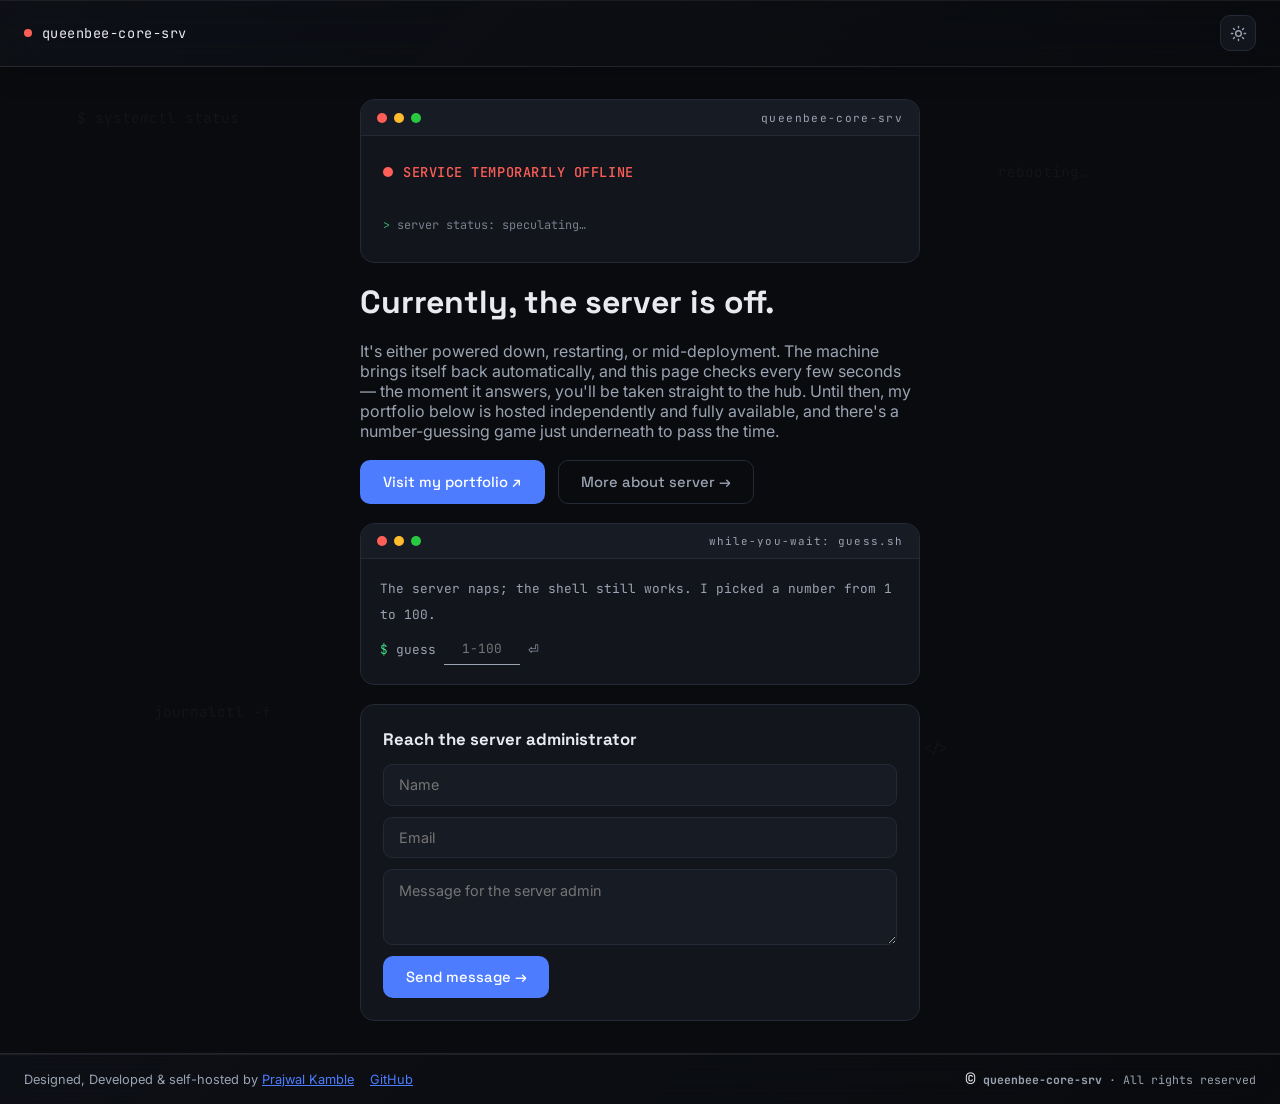
==== docs/index.html @ 453462cb "Link offline page to server" ====
<!DOCTYPE html>
<html lang="en" data-theme="dark">
<head>
  <meta charset="UTF-8" />
  <meta name="viewport" content="width=device-width, initial-scale=1.0" />
  <title>queenbee-core-srv · temporarily offline</title>
  <link rel="preconnect" href="https://fonts.googleapis.com" />
  <link rel="preconnect" href="https://fonts.gstatic.com" crossorigin />
  <link href="https://fonts.googleapis.com/css2?family=Space+Grotesk:wght@500;700&family=Inter:wght@400;500&family=JetBrains+Mono:wght@400;500&display=swap" rel="stylesheet" />
  <style>
    :root { --ease: cubic-bezier(0.22, 1, 0.36, 1); }

    /* dark (default) */
    :root[data-theme="dark"] {
      --bg: #0a0b0e; --surface: #12151c; --surface-2: #171b24;
      --border: #232a36; --text: #e8eaf0; --text-dim: #9aa3b2;
      --accent: #4d7cfe; --err: #ff5f57; --ok: #3ddc84;
      --glass-shadow: rgba(0,0,0,.18);
    }
    /* light */
    :root[data-theme="light"] {
      --bg: #f7f8fa; --surface: #ffffff; --surface-2: #f2f4f8;
      --border: #dfe3ea; --text: #10131a; --text-dim: #5b6472;
      --accent: #2f63e8; --err: #e5484d; --ok: #14a35c;
      --glass-shadow: rgba(16,19,26,.10);
    }
    * { margin: 0; padding: 0; box-sizing: border-box; }
    body {
      font-family: "Inter", sans-serif;
      background: var(--bg); color: var(--text);
      min-height: 100vh;
      display: flex; flex-direction: column;
      overflow-x: hidden;
      transition: background .35s var(--ease), color .35s var(--ease);
    }
    /* slim identity header — brand only, no navigation (the site is down;
       the page's two buttons are the navigation) */
    /* glassmorphism header — frosted, sticky, blurring the animation behind */
    .top {
      position: sticky; top: 0; z-index: 40;
      display: flex; align-items: center; gap: 0.6rem;
      padding: 0.95rem 1.5rem;
      background: linear-gradient(135deg,
        color-mix(in srgb, var(--surface) 55%, transparent),
        color-mix(in srgb, var(--bg) 42%, transparent));
      backdrop-filter: blur(18px) saturate(1.6);
      -webkit-backdrop-filter: blur(18px) saturate(1.6);
      border-bottom: 1px solid color-mix(in srgb, var(--text) 10%, transparent);
      box-shadow: inset 0 1px 0 color-mix(in srgb, var(--text) 7%, transparent), 0 8px 26px var(--glass-shadow);
    }
    .top__dot {
      width: 8px; height: 8px; border-radius: 50%;
      background: var(--err);
      animation: pulse 1.6s infinite;
    }
    .top__host { font-family: "JetBrains Mono", monospace; font-size: 0.85rem; letter-spacing: 0.04em; }
    .stage { flex: 1; display: grid; place-items: center; padding: 2rem 1.5rem; }

    /* theme toggle — sun in dark mode, moon in light mode */
    .theme-toggle {
      margin-left: auto; width: 36px; height: 36px;
      display: grid; place-items: center;
      background: var(--surface); border: 1px solid var(--border);
      border-radius: 10px; color: var(--text-dim); cursor: pointer;
      transition: color .25s var(--ease), border-color .25s var(--ease), transform .2s var(--ease);
    }
    .theme-toggle:hover { color: var(--accent); border-color: var(--accent); transform: translateY(-1px); }
    .theme-toggle svg { width: 17px; height: 17px; }
    :root[data-theme="dark"] .icon-moon { display: none; }
    :root[data-theme="light"] .icon-sun { display: none; }

    /* light backgrounds need darker, slightly stronger decoration */
    :root[data-theme="light"] .glyphs span { color: var(--text); opacity: .13; }
    :root[data-theme="light"] .amb-code__body .c-com { color: #9aa3b2; }
    :root[data-theme="light"] .cl .ln { color: #b9c0cc; }
    :root[data-theme="light"] .amb-code { opacity: .78; }
    :root[data-theme="light"] .amb-log { opacity: .55; }
    :root[data-theme="light"] .amb-rack { opacity: .62; }
    /* one-line footer — links point ONLY at infrastructure that is up
       while this page is showing (never the server's own URL) */
    /* glassmorphism footer */
    .bottom {
      background: linear-gradient(135deg,
        color-mix(in srgb, var(--surface) 52%, transparent),
        color-mix(in srgb, var(--bg) 40%, transparent));
      backdrop-filter: blur(16px) saturate(1.5);
      -webkit-backdrop-filter: blur(16px) saturate(1.5);
      box-shadow: inset 0 1px 0 color-mix(in srgb, var(--text) 7%, transparent);
      border-top: 1px solid color-mix(in srgb, var(--text) 10%, transparent);
      padding: 1.1rem 1.5rem;
      display: flex; gap: 1rem; flex-wrap: wrap; align-items: center;
      font-size: 0.8rem; color: var(--text-dim);
    }
    .bottom a { color: var(--accent); }
    .bottom a:hover { text-decoration: underline; text-underline-offset: 3px; }
    .bottom .yr { margin-left: auto; font-family: "JetBrains Mono", monospace; font-size: 0.72rem; }
    .bottom .yr .copy { font-size: 1.15rem; line-height: 0; vertical-align: -0.12em; color: var(--text); }
    .wrap { width: min(560px, 100%); display: flex; flex-direction: column; gap: 1.2rem; }

    /* status terminal */
    .term {
      background: var(--surface); border: 1px solid var(--border);
      border-radius: 14px; overflow: hidden;
      animation: rise 0.6s var(--ease) both;
    }
    .term__bar {
      display: flex; align-items: center; gap: 7px;
      padding: 0.65rem 1rem; background: var(--surface-2);
      border-bottom: 1px solid var(--border);
    }
    .term__light { width: 10px; height: 10px; border-radius: 50%; }
    .term__light:nth-child(1) { background: #ff5f57; }
    .term__light:nth-child(2) { background: #febc2e; }
    .term__light:nth-child(3) { background: #28c840; }
    .term__label {
      margin-left: auto; font-family: "JetBrains Mono", monospace;
      font-size: 0.7rem; letter-spacing: 0.12em; color: var(--text-dim);
    }
    .term__body { padding: 1.4rem 1.4rem 1.5rem; font-family: "JetBrains Mono", monospace; font-size: 0.85rem; line-height: 2; }
    .status { display: flex; align-items: center; gap: 0.6rem; margin-bottom: 0.4rem; }
    .status__dot {
      width: 10px; height: 10px; border-radius: 50%; background: var(--err);
      animation: pulse 1.6s infinite;
    }
    @keyframes pulse {
      0%, 100% { box-shadow: 0 0 0 0 rgba(255, 95, 87, 0.45); }
      55% { box-shadow: 0 0 0 10px rgba(255, 95, 87, 0); }
    }
    .status__text { font-weight: 500; color: var(--err); letter-spacing: 0.04em; }
    .term__line { color: var(--text-dim); min-height: 1.6em; }
    .term__line .hl { color: var(--text); }
    .caret {
      display: inline-block; width: 8px; height: 1em; background: var(--accent);
      vertical-align: -0.15em; animation: blink 1s steps(1) infinite;
    }
    @keyframes blink { 50% { opacity: 0; } }

    h1 {
      font-family: "Space Grotesk", sans-serif;
      font-size: clamp(1.5rem, 5vw, 2rem); font-weight: 700;
      animation: rise 0.6s var(--ease) 0.1s both;
    }
    .lede { color: var(--text-dim); animation: rise 0.6s var(--ease) 0.18s both; }

    .actions { display: flex; gap: 0.8rem; flex-wrap: wrap; animation: rise 0.6s var(--ease) 0.26s both; }
    .btn {
      font-family: "Space Grotesk", sans-serif; font-size: 0.92rem; font-weight: 500;
      padding: 0.75rem 1.4rem; border-radius: 10px; text-decoration: none;
      border: 1px solid transparent;
      transition: transform 0.22s var(--ease), box-shadow 0.22s var(--ease), border-color 0.22s, color 0.22s;
    }
    .btn--primary { background: var(--accent); color: #fff; }
    .btn--primary:hover { transform: translateY(-2px); box-shadow: 0 10px 26px rgba(77, 124, 254, 0.4); }
    .btn--ghost { border-color: var(--border); color: var(--text-dim); }
    .btn--ghost:hover { border-color: var(--accent); color: var(--accent); transform: translateY(-2px); }

    /* contact card */
    .contact {
      background: var(--surface); border: 1px solid var(--border);
      border-radius: 14px; padding: 1.4rem;
      animation: rise 0.6s var(--ease) 0.34s both;
    }
    .contact h2 {
      font-family: "Space Grotesk", sans-serif; font-size: 1.05rem; margin-bottom: 0.9rem;
    }
    .contact form { display: flex; flex-direction: column; gap: 0.7rem; }
    .field {
      font: inherit; font-size: 0.9rem; color: var(--text);
      background: var(--surface-2); border: 1px solid var(--border);
      border-radius: 9px; padding: 0.7rem 0.9rem; outline: none; resize: vertical;
      transition: border-color 0.25s var(--ease), box-shadow 0.25s var(--ease);
    }
    .field:focus { border-color: var(--accent); box-shadow: 0 0 0 3px rgba(77, 124, 254, 0.15); }
    .contact button { align-self: flex-start; cursor: pointer; background: var(--accent); color: #fff; border: none; }
    .contact__hint { font-size: 0.75rem; color: var(--text-dim); margin-top: 0.5rem; }

    @keyframes rise { from { opacity: 0; transform: translateY(16px); } to { opacity: 1; transform: none; } }


    /* ═══════════ Server-room ambience (wide screens only) ═══════════
       LEFT  — a large code editor typing real server config, file after
               file, with line numbers, syntax colours and a live caret.
       RIGHT — the rack it deploys to (blinking LEDs, activity bars) and
               a `tail -f` log stream underneath.
       Panel size is derived from the real blank margin:
         --avail = (viewport - content) / 2
       panels take 78% of it and sit centred in the gap, so they fill the
       empty space without ever crowding the content. Hidden < 1300px. */
    .ambient {
      position: fixed; inset: 0; z-index: -1; pointer-events: none; overflow: hidden;
      --avail: calc((100vw - var(--content-w)) / 2);
    }
    .amb-left, .amb-right {
      position: absolute; width: calc(var(--avail) * .87);
      display: flex; flex-direction: column; gap: 14px;
    }
    /* the editor is top-anchored and grows downward only as far as the
       last typed line — it never reserves empty height */
    .amb-left  { left: calc(var(--avail) * .065); top: 13vh; height: auto; }
    .amb-right { right: calc(var(--avail) * .065); top: 11vh; height: 78vh; }

    /* ── code editor ── */
    .amb-code {
      flex: 0 0 auto; display: flex; flex-direction: column;
      border: 1px solid var(--border); border-radius: 10px;
      background: var(--surface); overflow: hidden; opacity: .66;
    }
    .amb-code__bar { display: flex; align-items: center; gap: 5px; padding: 7px 10px;
      background: var(--surface-2); border-bottom: 1px solid var(--border); flex: 0 0 auto; }
    .amb-code__bar i { width: 6px; height: 6px; border-radius: 50%; }
    .amb-code__bar i:nth-child(1){background:#ff5f57}
    .amb-code__bar i:nth-child(2){background:#febc2e}
    .amb-code__bar i:nth-child(3){background:#28c840}
    .amb-code__file { margin-left: auto; font-family: "JetBrains Mono", monospace;
      font-size: clamp(8px, .55vw, 11px); letter-spacing: .06em; color: var(--text-dim, var(--dim)); }
    .amb-code__body {
      padding: 10px 12px 12px;
      font-family: "JetBrains Mono", monospace;
      font-size: clamp(8.5px, .62vw, 12.5px); line-height: 1.85;
      color: var(--text-dim, var(--dim));
    }
    .cl { display: flex; gap: 9px; white-space: pre; }
    .cl .ln { flex: 0 0 auto; width: 1.6em; text-align: right; color: var(--border); user-select: none; }
    .amb-code__body .c-key { color: var(--accent); font-style: normal; }
    .amb-code__body .c-str { color: var(--ok); font-style: normal; }
    .amb-code__body .c-com { color: var(--border); font-style: normal; }
    .amb-code__body .cur { display: inline-block; width: .45em; height: 1em; background: var(--accent);
      vertical-align: -.12em; animation: curBlink 1s steps(1) infinite; }
    @keyframes curBlink { 50% { opacity: 0 } }

    /* ── rack ── */
    .amb-rack { flex: 0 0 auto; display: flex; flex-direction: column; gap: 7px; opacity: .5; position: relative; }
    .rk { border: 1px solid var(--border); border-radius: 7px; background: var(--surface);
          padding: 7px 10px; display: flex; align-items: center; gap: 8px; }
    .rk__leds { display: flex; gap: 4px; }
    .rk__leds i { width: 5px; height: 5px; border-radius: 50%; background: var(--ok);
                  animation: rkBlink 2.6s steps(1) infinite; }
    .rk__leds i:nth-child(2){background:var(--accent);animation-duration:1.7s;animation-delay:-.4s}
    .rk__leds i:nth-child(3){background:#febc2e;animation-duration:3.9s;animation-delay:-1.2s}
    .rk:nth-child(2) .rk__leds i{animation-delay:-.7s}
    .rk:nth-child(3) .rk__leds i{animation-delay:-1.5s}
    .rk:nth-child(4) .rk__leds i{animation-delay:-2.1s}
    @keyframes rkBlink { 0%,60%{opacity:1} 61%,100%{opacity:.18} }
    .rk__name { font-family:"JetBrains Mono",monospace; font-size: clamp(8px,.5vw,10px);
                letter-spacing:.08em; color: var(--text-dim, var(--dim)); }
    .rk__bars { margin-left:auto; display:flex; align-items:flex-end; gap:2px; height:12px }
    .rk__bars b { width:2px; background:var(--accent); border-radius:1px; transform-origin:bottom;
                  animation: rkAct 1.4s ease-in-out infinite }
    .rk__bars b:nth-child(1){height:40%;animation-delay:-.1s}
    .rk__bars b:nth-child(2){height:75%;animation-delay:-.5s}
    .rk__bars b:nth-child(3){height:55%;animation-delay:-.9s}
    .rk__bars b:nth-child(4){height:90%;animation-delay:-.3s}
    .rk__bars b:nth-child(5){height:35%;animation-delay:-.7s}
    @keyframes rkAct { 0%,100%{transform:scaleY(.25);opacity:.5} 50%{transform:scaleY(1);opacity:1} }

    /* ── log stream ── */
    .amb-log { flex: 1; min-height: 0; overflow: hidden; opacity: .42;
      -webkit-mask-image: linear-gradient(180deg, transparent, #000 14%, #000 86%, transparent);
              mask-image: linear-gradient(180deg, transparent, #000 14%, #000 86%, transparent); }
    .amb-log__track { display:flex; flex-direction:column; gap:5px; animation: logScroll 46s linear infinite }
    .amb-log__track span { font-family:"JetBrains Mono",monospace; font-size: clamp(8px,.55vw,11px);
      line-height:1.55; color: var(--text-dim, var(--dim)); white-space:nowrap;
      overflow:hidden; text-overflow:ellipsis }
    .amb-log__track .lg-ok{color:var(--ok)}
    .amb-log__track .lg-warn{color:#febc2e}
    .amb-log__track .lg-acc{color:var(--accent)}
    @keyframes logScroll { from{transform:translateY(0)} to{transform:translateY(-50%)} }

    @media (max-width: 1299px) { .ambient { display: none } }

    .ambient { --content-w: 560px; }          /* the hub card's max width */

    /* terminal scanline over the status card */
    .term { position: relative; overflow: hidden; }
    .term::after { content:""; position:absolute; left:0; right:0; height:45%; top:-45%;
      background: linear-gradient(180deg, transparent, color-mix(in srgb, var(--accent) 7%, transparent), transparent);
      animation: scanSweep 6s ease-in-out infinite; pointer-events:none }
    @keyframes scanSweep { 0%{top:-45%} 70%{top:100%} 100%{top:100%} }

    /* success / error toast */
    .toast { position: fixed; left: 50%; bottom: 26px; transform: translate(-50%,130%);
      z-index: 250; display: flex; align-items: center; gap: .6rem;
      padding: .8rem 1.25rem; border-radius: 12px; font-size: .9rem; color: var(--text);
      background: linear-gradient(135deg, color-mix(in srgb, var(--surface) 88%, transparent),
        color-mix(in srgb, var(--bg) 80%, transparent));
      backdrop-filter: blur(16px) saturate(1.5); -webkit-backdrop-filter: blur(16px) saturate(1.5);
      border: 1px solid color-mix(in srgb, var(--ok) 45%, transparent);
      box-shadow: 0 12px 34px rgba(0,0,0,.28); opacity: 0; max-width: min(92vw,420px);
      transition: transform .45s var(--ease), opacity .45s var(--ease); }
    .toast.on { transform: translate(-50%,0); opacity: 1; }
    .toast__tick { width: 22px; height: 22px; flex: 0 0 auto; border-radius: 50%;
      display: grid; place-items: center; font-size: .72rem; background: var(--ok); color: var(--bg); }
    .toast.err { border-color: color-mix(in srgb, var(--err) 45%, transparent); }
    .toast.err .toast__tick { background: var(--err); }

    /* faint drifting glyphs */
    .glyphs { position: fixed; inset: 0; pointer-events: none; z-index: -1; }
    .glyphs span {
      position: absolute; font-family: "JetBrains Mono", monospace;
      font-size: 0.9rem; color: var(--text-dim); opacity: 0.06; white-space: nowrap;
      animation: drift var(--d) ease-in-out infinite alternate;
    }
    @keyframes drift { from { transform: translateY(-10px); } to { transform: translateY(10px); } }

    /* ── Live retry ticker + speculative status ── */
    .retry { font-family: "JetBrains Mono", monospace; font-size: 0.78rem; color: var(--text-dim); }
    .retry b { color: var(--accent); font-weight: 500; }
    .spec { font-family: "JetBrains Mono", monospace; font-size: 0.74rem; color: var(--text-dim); opacity: 0.75; min-height: 1.5em; }
    .spec::before { content: "> "; color: var(--ok); }

    /* ── Mini game card (terminal style) ── */
    .game {
      background: var(--surface); border: 1px solid var(--border);
      border-radius: 14px; overflow: hidden;
      animation: rise 0.6s var(--ease) 0.3s both;
    }
    .game__bar { display: flex; align-items: center; gap: 7px; padding: 0.6rem 1rem; background: var(--surface-2); border-bottom: 1px solid var(--border); }
    .game__file { margin-left: auto; font-family: "JetBrains Mono", monospace; font-size: 0.68rem; letter-spacing: 0.1em; color: var(--text-dim); }
    .game__body { padding: 1.1rem 1.2rem 1.2rem; font-family: "JetBrains Mono", monospace; font-size: 0.8rem; line-height: 2; }
    .game__out { display: flex; flex-direction: column; gap: 0.3rem; }
    .game__dim { color: var(--text-dim); }
    .game__ok { color: var(--ok); }
    .game__row { display: flex; align-items: center; gap: 0.5rem; color: var(--text-dim); margin-top: 0.4rem; }
    .game__input {
      width: 76px; padding: 0.15rem 0.3rem; font: inherit; color: var(--text);
      text-align: center; background: transparent; border: none;
      border-bottom: 1px solid var(--text-dim); outline: none;
      appearance: textfield; -moz-appearance: textfield;
    }
    .game__input::-webkit-outer-spin-button, .game__input::-webkit-inner-spin-button { -webkit-appearance: none; margin: 0; }
    .game__input:focus { border-bottom-color: var(--accent); }
    .game__again { background: none; border: none; padding: 0; font: inherit; color: var(--accent); text-decoration: underline; text-underline-offset: 3px; cursor: pointer; }

    /* ── Boot transition overlay: shown when the server comes back ── */
    .bootup {
      position: fixed; inset: 0; z-index: 300;
      display: none; place-items: center;
      background: var(--bg);
      animation: fadein 0.35s var(--ease);
    }
    .bootup.on { display: grid; }
    @keyframes fadein { from { opacity: 0; } to { opacity: 1; } }
    .bootup__box { width: min(430px, 86vw); display: flex; flex-direction: column; gap: 1rem; }
    .bootup__status { display: flex; align-items: center; gap: 0.6rem; font-family: "JetBrains Mono", monospace; font-size: 0.85rem; }
    .bootup__dot {
      width: 10px; height: 10px; border-radius: 50%; background: var(--ok);
      animation: okpulse 1.4s infinite;
    }
    @keyframes okpulse {
      0%,100% { box-shadow: 0 0 0 0 rgba(61,220,132,.45); }
      55% { box-shadow: 0 0 0 10px rgba(61,220,132,0); }
    }
    .bootup__status b { color: var(--ok); font-weight: 500; letter-spacing: 0.04em; }
    /* neutral "checking" state, used for the instant probe on page load */
    .bootup.checking .bootup__dot { background: var(--accent); }
    .bootup.checking .bootup__status b { color: var(--accent); }
    .bootup__term {
      font-family: "JetBrains Mono", monospace; font-size: 0.8rem; line-height: 2;
      color: var(--text-dim); min-height: 6.2em;
      background: var(--surface); border: 1px solid var(--border);
      border-radius: 12px; padding: 1rem 1.15rem;
    }
    .bootup__term .ok { color: var(--ok); }
    .bootup__bar { height: 3px; background: var(--border); border-radius: 2px; overflow: hidden; }
    .bootup__bar span { display: block; height: 100%; width: 0; background: var(--ok); transition: width 0.4s var(--ease); }

    /* ═══════════ Mobile (≤560px) ═══════════ */
    @media (max-width: 560px) {
      /* tighter chrome so content gets the width */
      .top { padding: 0.8rem 1rem; }
      .stage { padding: 1.4rem 1rem; }
      .bottom { padding: 1rem; flex-direction: column; align-items: flex-start; gap: 0.45rem; }
      .bottom .yr { margin-left: 0; }

      /* status terminal: smaller mono so lines wrap less */
      .term__body { padding: 1.1rem 1rem 1.2rem; font-size: 0.76rem; line-height: 1.85; }
      .spec { font-size: 0.7rem; }

      h1 { font-size: clamp(1.35rem, 6.6vw, 1.75rem); }
      .lede { font-size: 0.92rem; }

      /* full-width stacked CTAs — thumb-friendly, no cramped side-by-side */
      .actions { flex-direction: column; gap: 0.6rem; }
      .actions .btn { width: 100%; text-align: center; padding: 0.85rem 1rem; }

      /* game card */
      .game__body { padding: 1rem 0.95rem 1.1rem; font-size: 0.76rem; }
      .game__row { flex-wrap: wrap; }

      /* contact card */
      .contact { padding: 1.15rem 1rem; }
      .contact button { width: 100%; text-align: center; }

      /* boot transition overlay */
      .bootup__box { width: min(92vw, 430px); }
      .bootup__term { font-size: 0.72rem; line-height: 1.85; padding: 0.9rem 1rem; min-height: 7.5em; }
      .bootup__status { font-size: 0.78rem; }

      /* background glyphs: keep only a couple so the page stays clean */
      .glyphs span:nth-child(n+3) { display: none; }
    }

    /* ── iOS zoom guard ──
       Mobile Safari auto-zooms the page when a focused input has a
       font-size below 16px. Forcing 16px on all inputs keeps the layout
       still when a visitor taps a field. Applies to phones only. */
    @media (max-width: 768px) {
      .field, .game__input { font-size: 16px; }
      .game__input { width: 88px; }
      /* comfortable touch targets (≈44px minimum) */
      .btn, .contact button, .file-btn { min-height: 44px; }
    }

    @media (prefers-reduced-motion: reduce) {
      *, .status__dot, .caret, .glyphs span, .bootup__dot,
      .rk__leds i, .rk__bars b, .amb-log__track, .term::after, .cur { animation: none !important; }
      .term, h1, .lede, .actions, .contact { opacity: 1 !important; transform: none !important; }
    }
  </style>
</head>
<body>
  <!-- Server-room ambience: big code editor (left), rack + live logs (right).
       Sized from the real blank margin; hidden below 1300px. -->
  <div class="ambient" aria-hidden="true">
    <div class="amb-left">
      <div class="amb-code">
        <div class="amb-code__bar"><i></i><i></i><i></i><span class="amb-code__file" id="ambFile">Dockerfile</span></div>
        <div class="amb-code__body" id="ambCode"></div>
      </div>
    </div>
    <div class="amb-right">
      <div class="amb-rack">
        <div class="rk">
          <span class="rk__leds"><i></i><i></i><i></i></span>
          <span class="rk__name">web-01</span>
          <span class="rk__bars"><b></b><b></b><b></b><b></b><b></b></span>
        </div>
        <div class="rk">
          <span class="rk__leds"><i></i><i></i><i></i></span>
          <span class="rk__name">app-01</span>
          <span class="rk__bars"><b></b><b></b><b></b><b></b><b></b></span>
        </div>
        <div class="rk">
          <span class="rk__leds"><i></i><i></i><i></i></span>
          <span class="rk__name">db-01</span>
          <span class="rk__bars"><b></b><b></b><b></b><b></b><b></b></span>
        </div>
        <div class="rk">
          <span class="rk__leds"><i></i><i></i><i></i></span>
          <span class="rk__name">edge-01</span>
          <span class="rk__bars"><b></b><b></b><b></b><b></b><b></b></span>
        </div>
      </div>
      <div class="amb-log">
        <div class="amb-log__track">
          <span class="lg-acc">GET /server/ 200 · 12ms</span>
          <span class="">systemd: units nominal</span>
          <span class="lg-ok">docker: portfolio healthy</span>
          <span class="">nginx: worker reloaded</span>
          <span class="lg-warn">fw: probe dropped</span>
          <span class="">npm run build — done</span>
          <span class="lg-ok">tls: renewal armed</span>
          <span class="">git push origin main</span>
          <span class="lg-acc">GET /server/ 200 · 38ms</span>
          <span class="">cron: backup complete</span>
          <span class="lg-ok">ssh: key auth accepted</span>
          <span class="">load: 0.14 0.09 0.05</span>
          <span class="lg-acc">GET /about 200 · 9ms</span>
          <span class="">logrotate: rotated</span>
          <span class="lg-ok">healthcheck: pass</span>
          <span class="lg-acc">GET /server/ 200 · 12ms</span>
          <span class="">systemd: units nominal</span>
          <span class="lg-ok">docker: portfolio healthy</span>
          <span class="">nginx: worker reloaded</span>
          <span class="lg-warn">fw: probe dropped</span>
          <span class="">npm run build — done</span>
          <span class="lg-ok">tls: renewal armed</span>
          <span class="">git push origin main</span>
          <span class="lg-acc">GET /server/ 200 · 38ms</span>
          <span class="">cron: backup complete</span>
          <span class="lg-ok">ssh: key auth accepted</span>
          <span class="">load: 0.14 0.09 0.05</span>
          <span class="lg-acc">GET /about 200 · 9ms</span>
          <span class="">logrotate: rotated</span>
          <span class="lg-ok">healthcheck: pass</span>
        </div>
      </div>
    </div>
  </div>

  <div class="glyphs" aria-hidden="true">
    <span style="left:6%;  top:12%; --d:16s;">$ systemctl status</span>
    <span style="left:78%; top:18%; --d:19s;">rebooting…</span>
    <span style="left:12%; top:78%; --d:21s;">journalctl -f</span>
    <span style="left:72%; top:82%; --d:17s;">&lt;/&gt;</span>
  </div>

  <!-- slim identity header: whose page is this (brand mark only) -->
  <header class="top">
    <span class="top__dot" aria-hidden="true"></span>
    <span class="top__host">queenbee-core-srv</span>
    <button class="theme-toggle" id="themeToggle" type="button" aria-label="Toggle colour theme">
      <svg class="icon-sun" viewBox="0 0 24 24" fill="none" stroke="currentColor" stroke-width="2" stroke-linecap="round">
        <circle cx="12" cy="12" r="4"/>
        <path d="M12 2v2m0 16v2M4.9 4.9l1.4 1.4m11.4 11.4 1.4 1.4M2 12h2m16 0h2M4.9 19.1l1.4-1.4m11.4-11.4 1.4-1.4"/>
      </svg>
      <svg class="icon-moon" viewBox="0 0 24 24" fill="none" stroke="currentColor" stroke-width="2" stroke-linecap="round" stroke-linejoin="round">
        <path d="M21 12.8A9 9 0 1 1 11.2 3a7 7 0 0 0 9.8 9.8Z"/>
      </svg>
    </button>
  </header>

  <div class="stage">
  <main class="wrap">
    <div class="term" role="status">
      <div class="term__bar">
        <span class="term__light"></span><span class="term__light"></span><span class="term__light"></span>
        <span class="term__label">queenbee-core-srv</span>
      </div>
      <div class="term__body">
        <div class="status">
          <span class="status__dot"></span>
          <span class="status__text">SERVICE TEMPORARILY OFFLINE</span>
        </div>
        <div class="term__line" id="typed"></div>
        <div class="spec" id="specLine">server status: speculating…</div>
      </div>
    </div>

    <h1>Currently, the server is off.</h1>
    <p class="lede">
      It's either powered down, restarting, or mid-deployment. The machine brings
      itself back automatically, and this page checks every few seconds — the moment
      it answers, you'll be taken straight to the hub. Until then, my portfolio below
      is hosted independently and fully available, and there's a number-guessing game
      just underneath to pass the time.
    </p>

    <div class="actions">
      <a class="btn btn--primary" href="https://prajwalpk.vercel.app/">Visit my portfolio ↗</a>
      <a class="btn btn--ghost" id="aboutBtn" href="about-server.html">More about server →</a>
    </div>

    <!-- ── While you wait: a tiny terminal game so the outage isn't boring ── -->
    <div class="game">
      <div class="game__bar">
        <span class="term__light"></span><span class="term__light"></span><span class="term__light"></span>
        <span class="game__file">while-you-wait: guess.sh</span>
      </div>
      <div class="game__body">
        <div class="game__dim">The server naps; the shell still works. I picked a number from 1 to 100.</div>
        <div class="game__out" id="gameOut"></div>
        <div class="game__row" id="gameRow">
          <span class="game__ok">$</span> guess
          <input class="game__input" id="gameInput" type="number" min="1" max="100" placeholder="1-100" aria-label="Your guess" />
          <span>⏎</span>
        </div>
      </div>
    </div>

    <div class="contact">
      <h2>Reach the server administrator</h2>
      <form id="contactForm">
        <input class="field" id="cName" type="text" placeholder="Name" required />
        <input class="field" id="cEmail" type="email" placeholder="Email" required />
        <textarea class="field" id="cMsg" rows="3" placeholder="Message for the server admin" required></textarea>
        <input type="checkbox" name="botcheck" id="botcheck" style="display:none" tabindex="-1" autocomplete="off" />
        <button class="btn" type="submit" id="sendBtn">Send message →</button>
      </form>
    </div>
  </main>
  </div>

  <!-- one-line footer: attribution; links only to always-up infrastructure -->
  <footer class="bottom">
    <span>Designed, Developed &amp; self-hosted by
      <a href="https://prajwalpk.vercel.app/" target="_blank" rel="noopener">Prajwal Kamble</a></span>
    <a href="https://github.com/prajwalkamble" target="_blank" rel="noopener">GitHub</a>
    <span class="yr"><span class="copy">©</span> <span id="yr"></span> <strong>queenbee-core-srv</strong> · All rights reserved</span>
  </footer>

  <div class="toast" id="toast" role="status" aria-live="polite">
    <span class="toast__tick">✔</span><span id="toastText">Message sent successfully</span>
  </div>

  <!-- ── Boot transition: appears the moment the server is detected online,
       plays a short "loading the server" sequence, then navigates ── -->
  <div class="bootup" id="bootup" aria-live="polite">
    <div class="bootup__box">
      <div class="bootup__status">
        <span class="bootup__dot"></span>
        <b>SERVER ONLINE — CONNECTING</b>
      </div>
      <div class="bootup__term" id="bootTerm"></div>
      <div class="bootup__bar"><span id="bootFill"></span></div>
    </div>
  </div>

  <script>
    /* ── Theme: restore the saved choice, else follow the OS. The key is
       shared with the About page so a preference set on one carries to
       the other (same GitHub Pages origin). ── */
    (function () {
      var root = document.documentElement;
      var saved = localStorage.getItem("hub-theme");
      if (saved === "light" || saved === "dark") root.dataset.theme = saved;
      else if (window.matchMedia("(prefers-color-scheme: light)").matches) root.dataset.theme = "light";

      document.getElementById("themeToggle").addEventListener("click", function () {
        var next = root.dataset.theme === "dark" ? "light" : "dark";
        root.dataset.theme = next;
        localStorage.setItem("hub-theme", next);
      });
    })();

    /* ══════════════════════════════════════════════════════════════════
       OFFLINE PAGE LOGIC — runs in one of two modes:

       MODE A · "standalone"  — this file was opened directly as
         offline.html (from disk, or on GitHub Pages after the hub's
         connectivity guard redirected here). In this mode we POLL the
         server; the moment it answers, we navigate back to index.html
         automatically — the "hub reloads by itself" behavior.

       MODE B · "error page"  — this file was served by Nginx as the
         error_page for 502/503/504. The URL in the address bar is NOT
         offline.html (it's "/" or whatever route failed). Here we poll
         the SAME route with a real same-origin fetch and reload it once
         it returns HTTP OK — auto-recovery on the server side too.

       Mode detection: if the address bar path ends in "offline.html"
       (or we're a local file), we are standalone; otherwise error page.
       ══════════════════════════════════════════════════════════════════ */
    (function () {
      "use strict";
      document.getElementById("yr").textContent = new Date().getFullYear();
      var reduce = window.matchMedia("(prefers-reduced-motion: reduce)").matches;

      /* ---- CONFIG — the only lines you may ever need to edit ---- */
      var SERVER_URL     = "https://queenbee-core-srv.emperor-adelie.ts.net/server/"; // reachability probe target (static path)
      /* Where to send the viewer once the server is back (standalone mode):
         · opened from LOCAL DISK  -> the hub sits one folder up (../index.html)
         · opened on GITHUB PAGES  -> there is no hub next to us; go to the
           server's own hub URL, which just became reachable again          */
      var HUB_LOCAL      = "../index.html";
      var HUB_REMOTE     = "https://queenbee-core-srv.emperor-adelie.ts.net/server/";
      /* About page destinations:
         · standalone: docs/index.html is our SIBLING in this folder        */
      var ABOUT_LOCAL    = "about-server.html";  // the About page is our sibling in docs/
      var ABOUT_FALLBACK = "https://prajwalkamble.github.io/queenbee-core-server/about-server.html"; // error-page mode: absolute Pages URL (always up)
      var ADMIN_EMAIL    = "prajwalkamble342000@gmail.com";              // ← REPLACE with your real address before deploying
<<<<<<< HEAD
      /* Optional form backend (e.g. a Formspree/Web3Forms-style endpoint).
         Leave EMPTY -> the form falls back to mailto: (opens the visitor's
         email app; they attach files THERE, since mailto can't carry them).
         Set a URL -> the form POSTs name/email/message + the attached file
         to that service, which emails it to you — works while the server
         is down because the service is independent infrastructure. */
      var CONTACT_ENDPOINT = "";
=======
>>>>>>> e22d379 (Offline-first status page, themed UI, and sanitized deploy scripts)
      var POLL_MS        = 8000;                                  // how often to re-check the server

      /* ---- Mode detection: this page is served as an Nginx error_page
         ONLY when the host is the server itself (ts.net). Opened from
         disk (empty hostname) or GitHub Pages (github.io) -> standalone. */
      var standalone = location.hostname.indexOf(".ts.net") === -1;

      /* ---- About button: pick the destination that exists in this mode.
         Standalone: the file sits next to index.html, so the relative
         path works locally AND on GitHub Pages.
         Error-page mode: the browser's path is "/", so a relative link
         would point at the server (which may not host that folder) —
         use the always-up GitHub Pages URL instead. ---- */
      document.getElementById("aboutBtn").href = standalone ? ABOUT_LOCAL : ABOUT_FALLBACK;

      /* ---- Typed status line (visual only) ---- */
      var el = document.getElementById("typed");
      var msg = "$ curl https://queenbee-core-srv — upstream not responding. retrying…";
      if (reduce) { el.textContent = msg; }
      else {
        var i = 0;
        (function type() {
          if (i <= msg.length) {
            el.innerHTML = '<span class="hl">' + msg.slice(0, i) + '</span><span class="caret"></span>';
            i++; setTimeout(type, 22);
          }
        })();
      }

      /* ---- probe(): "is the server back?" ----
         Standalone: cross-origin no-cors fetch — a RESOLVED promise
         means the network round-trip succeeded (machine reachable);
         we cannot read the response and don't need to.
         Error page: same-origin fetch of the failed route — here we
         CAN read the status, so we require a real HTTP OK before
         declaring recovery (the machine was never down, the app was). */
      function probe(timeoutMs) {
        return new Promise(function (resolve) {
          var ctrl = new AbortController();
          var timer = setTimeout(function () { ctrl.abort(); resolve(false); }, timeoutMs || 5000);
          if (standalone) {
            fetch(SERVER_URL + "?ping=" + Date.now(), { mode: "no-cors", cache: "no-store", signal: ctrl.signal })
              .then(function () { clearTimeout(timer); resolve(true); })
              .catch(function () { clearTimeout(timer); resolve(false); });
          } else {
            fetch(location.pathname + "?ping=" + Date.now(), { cache: "no-store", signal: ctrl.signal })
              .then(function (res) { clearTimeout(timer); resolve(res.ok); })
              .catch(function () { clearTimeout(timer); resolve(false); });
          }
        });
      }

      /* ---- Boot transition ----
         When the server is detected, we do NOT jump immediately.
         Instead: show a full-screen "loading the server" sequence —
         green status, typed boot lines, progress bar — then navigate.
         This makes the offline -> online moment feel intentional
         rather than an abrupt page swap. ---- */
      var recovering = false; // guards against the poll firing twice mid-transition
      function bootTransition(target, isReload) {
        if (recovering) return;
        recovering = true;
        var overlay = document.getElementById("bootup");
        var term = document.getElementById("bootTerm");
        var fill = document.getElementById("bootFill");
        var go = function () { isReload ? location.reload() : location.replace(target); };

        overlay.classList.remove("checking");
        term.innerHTML = "";                    // drop the "checking" line
        document.querySelector(".bootup__status b").textContent = "SERVER ONLINE — CONNECTING";

        if (reduce) { overlay.classList.add("on"); setTimeout(go, 300); return; }

        overlay.classList.add("on");
        var lines = [
          ["> server detected — establishing secure route ...", "ok"],
          ["> handshaking with reverse proxy ................", "ok"],
          ["> warming application ..........................", "ok"],
          ["> loading hub — redirecting now", null],
        ];
        var i = 0;
        (function next() {
          if (i >= lines.length) { fill.style.width = "100%"; setTimeout(go, 450); return; }
          var row = document.createElement("div");
          row.textContent = lines[i][0] + (lines[i][1] ? " " : "");
          if (lines[i][1]) {
            var s = document.createElement("span");
            s.className = "ok"; s.textContent = "ok";
            row.append(s);
          }
          term.append(row);
          i++;
          fill.style.width = (i / lines.length) * 100 + "%";
          setTimeout(next, 420);
        })();
      }

      /* ---- goHome(): what to do once the server answers ---- */
      function goHome() {
        if (!standalone) { bootTransition(null, true); return; }   // error-page mode: transition, then reload the recovered route
        var local = location.protocol === "file:";
        bootTransition(local ? HUB_LOCAL : HUB_REMOTE, false);     // clean URL, no hash
      }

      /* ---- Instant check on load ----
         Someone may open this page (e.g. the GitHub Pages URL) while the
         server is perfectly healthy. Rather than showing an "offline"
         notice and waiting for the first poll, probe IMMEDIATELY behind a
         neutral "checking" overlay:
           up   -> forward to the live hub right away
           down -> drop the overlay, reveal the offline page, start polling
         A short timeout keeps the check from feeling like a stall. ---- */
      (function initialCheck() {
        var overlay = document.getElementById("bootup");
        var statusEl = document.querySelector(".bootup__status b");
        var termEl = document.getElementById("bootTerm");
        overlay.classList.add("on", "checking");
        statusEl.textContent = "CHECKING SERVER STATUS";
        termEl.textContent = "> probing queenbee-core-srv …";

        probe(2500).then(function (up) {
          if (up) { goHome(); return; }
          overlay.classList.remove("on", "checking");
          termEl.textContent = "";
          statusEl.textContent = "SERVER ONLINE — CONNECTING";  // reset for the real transition
        });
      })();

      /* ---- Background polling: keep checking while the visitor waits ---- */
      setInterval(function () {
        if (recovering) return;
        probe().then(function (up) {
          if (recovering || !up) return;
          goHome();
        });
      }, POLL_MS);

      /* ---- Speculative status: rotating playful lines while down ---- */
      var specEl = document.getElementById("specLine");
      var specs = [
        "server status: probably rebooting with dignity",
        "server status: fans spinning, thoughts loading",
        "server status: negotiating with the power grid",
        "server status: the queen bee is being fed",
        "server status: untangling one (1) ethernet cable",
        "server status: applying percussive maintenance",
        "server status: reading its own logs for comfort",
      ];
      var si = 0;
      specEl.textContent = specs[0];
      setInterval(function () {
        si = (si + 1) % specs.length;
        specEl.textContent = specs[si];
      }, 6000);

      /* ---- While-you-wait mini game: guess 1-50 in the shell ---- */
      (function () {
        var out = document.getElementById("gameOut");
        var input = document.getElementById("gameInput");
        var row = document.getElementById("gameRow");
        if (!out || !input) return;
        var MAX = 100, secret, tries;
        function line(txt, cls) {
          var d = document.createElement("div");
          if (cls) d.className = cls;
          d.textContent = txt;
          out.append(d);
          while (out.children.length > 5) out.firstChild.remove();
        }
        function reset() { secret = Math.floor(Math.random() * MAX) + 1; tries = 0; out.innerHTML = ""; row.hidden = false; input.value = ""; }
        input.addEventListener("keydown", function (e) {
          if (e.key !== "Enter") return;
          var n = parseInt(input.value, 10);
          if (isNaN(n) || n < 1 || n > MAX) { line("> enter 1-" + MAX, "game__dim"); input.select(); return; }
          tries++;
          if (n === secret) {
            line("> " + n + " — correct in " + tries + " tr" + (tries === 1 ? "y" : "ies") + "!", "game__ok");
            row.hidden = true;
            var again = document.createElement("button");
            again.className = "game__again"; again.type = "button"; again.textContent = "play again";
            again.addEventListener("click", reset);
            out.append(again);
          } else {
            line("> " + n + " — too " + (n < secret ? "low" : "high"), "game__dim");
            input.value = ""; input.focus();
          }
        });
        reset();
      })();

      /* ══════════════════════════════════════════════════════════
         CONTACT — posts straight to Web3Forms, so the visitor never
         needs a mail client. The access key is public by design.
         ══════════════════════════════════════════════════════════ */
      var CONTACT_ENDPOINT = "https://api.web3forms.com/submit";
      var CONTACT_KEY      = "19897490-b897-498d-aa18-f19d3e4a0598";

      var toastEl = document.getElementById("toast");
      var toastTx = document.getElementById("toastText");
      var toastTimer = null;
      function toast(text, isErr) {
        toastTx.textContent = text;
        toastEl.classList.toggle("err", !!isErr);
        toastEl.classList.add("on");
        clearTimeout(toastTimer);
        toastTimer = setTimeout(function () { toastEl.classList.remove("on"); }, 5000);
      }

      document.getElementById("contactForm").addEventListener("submit", function (ev) {
        ev.preventDefault();
        var name  = document.getElementById("cName").value.trim();
        var email = document.getElementById("cEmail").value.trim();
        var msg   = document.getElementById("cMsg").value.trim();
        var btn   = document.getElementById("sendBtn");
        btn.disabled = true; btn.textContent = "Sending…";

        fetch(CONTACT_ENDPOINT, {
          method: "POST",
          headers: { "Content-Type": "application/json", "Accept": "application/json" },
          body: JSON.stringify({
            access_key: CONTACT_KEY,
            subject: "New message from " + name + " · queenbee-core-srv",
            from_name: name,                       // display name only — the address is in replyto and the body
            replyto: email,
            name: name, email: email, message: msg,
            botcheck: document.getElementById("botcheck").checked
          })
        })
        .then(function (r) { return r.json().catch(function () { return { success: r.ok }; }); })
        .then(function (data) {
          if (!data.success) { throw new Error("rejected"); }
          toast("Message sent successfully", false);
          document.getElementById("contactForm").reset();
          btn.textContent = "Sent ✔";
          setTimeout(function () { btn.disabled = false; btn.textContent = "Send message →"; }, 4000);
        })
        .catch(function () {
          btn.disabled = false; btn.textContent = "Send message →";
          toast("Couldn't send — please email " + ADMIN_EMAIL + " directly", true);
        });
      });
    })();
  </script>

  <!-- ── Ambient code typer ──
       Types real server-config files into the big left panel, line by
       line with numbered gutter and a live caret, then loads the next
       file. Skipped entirely when the panel is hidden (narrow screens)
       and rendered statically for reduced-motion visitors. -->
  <script>
    (function () {
      var body = document.getElementById("ambCode");
      var tab  = document.getElementById("ambFile");
      if (!body || !tab) return;
      if (!window.matchMedia("(min-width: 1300px)").matches) return;
      var still = window.matchMedia("(prefers-reduced-motion: reduce)").matches;

      var FILES = [
        { name: "Dockerfile", lines: [
          "# build stage", "FROM node:20-alpine AS builder", "WORKDIR /app",
          "COPY package*.json ./", "RUN npm ci --legacy-peer-deps", "COPY . .",
          "RUN npm run build", "", "# runtime stage", "FROM node:20-alpine AS runner",
          "WORKDIR /app", "ENV NODE_ENV=production", "COPY --from=builder /app/.next ./",
          "COPY --from=builder /app/public ./public", 'CMD ["node","server.js"]' ] },
        { name: "nginx.conf", lines: [
          "# static hub + proxied app", "server {", "  server_name _;",
          "  root /var/www/hub;", "  index index.html;", "",
          "  location / {", "    try_files $uri $uri/ =404;", "  }", "",
          "  location /app/ {", "    proxy_pass http://127.0.0.1;",
          "    proxy_set_header Host $host;", "    proxy_http_version 1.1;", "  }", "",
          "  error_page 502 /offline.html;", "}" ] },
        { name: "deploy.sh", lines: [
          "#!/usr/bin/env bash", "# ship the static hub — no build,", "# no restart, no downtime",
          "set -euo pipefail", "cd \"$(dirname \"$0\")\"", "",
          "HOST=\"${DEPLOY_HOST:-user@server}\"", "WEB=\"${DEPLOY_PATH:-/var/www/hub}\"", "",
          "scp index.html styles.css \\", "    script.js \"$HOST:$WEB/\"", "",
          'echo "deployed — hard refresh"' ] },
        { name: "hardening.sh", lines: [
          "# lock the front door", "PasswordAuthentication no", "PermitRootLogin no",
          "PubkeyAuthentication yes", "", "# default deny, allow nothing extra",
          "ufw default deny incoming", "ufw default allow outgoing", "ufw allow OpenSSH",
          "ufw enable", "", "# ban the brute forcers", "systemctl enable fail2ban",
          "systemctl enable unattended-upgrades" ] },
        { name: "server-up.sh", lines: [
          "# bring the stack back after a reboot", "for svc in ssh docker nginx; do",
          "  systemctl is-active --quiet $svc \\", "    || systemctl start $svc",
          "done", "", "docker start portfolio", "", "# verify, never assume",
          "curl -s -o /dev/null -w \"%{http_code}\" \\", "     http://localhost" ] }
      ];

      function esc(s){ return s.replace(/&/g,"&amp;").replace(/</g,"&lt;").replace(/>/g,"&gt;"); }
      function hl(line){
        var s = esc(line);
        s = s.replace(/(#.*)$/, '<i class="c-com">$1</i>');
        s = s.replace(/("[^"]*")/g, '<i class="c-str">$1</i>');
        s = s.replace(/\b(FROM|AS|WORKDIR|COPY|RUN|CMD|ENV|server|server_name|root|index|location|try_files|proxy_pass|proxy_set_header|proxy_http_version|error_page|set|scp|ssh|echo|npm|node|ufw|systemctl|enable|allow|default|deny|incoming|outgoing|for|do|done|curl|docker|start)\b/g,
                      '<i class="c-key">$1</i>');
        return s;
      }
      function row(n, html, caret){
        return '<div class="cl"><i class="ln">' + n + '</i><span>' + html +
               (caret ? '<b class="cur"></b>' : '') + '</span></div>';
      }

      var fi = 0;
      function typeFile() {
        var file = FILES[fi % FILES.length];
        tab.textContent = file.name;
        if (still) {
          body.innerHTML = file.lines.map(function(l,i){ return row(i+1, hl(l), false); }).join("");
          return;
        }
        var done = [], li = 0;
        body.innerHTML = "";
        (function typeLine() {
          if (li >= file.lines.length) { fi++; setTimeout(typeFile, 3200); return; }
          var full = file.lines[li], ci = 0;
          if (full === "") {                       // blank line: no typing needed
            done.push(row(li + 1, "", false)); li++;
            body.innerHTML = done.join(""); setTimeout(typeLine, 120); return;
          }
          (function typeChar() {
            ci++;
            body.innerHTML = done.join("") + row(li + 1, hl(full.slice(0, ci)), true);
            if (ci < full.length) setTimeout(typeChar, 24);
            else { done.push(row(li + 1, hl(full), false)); li++; setTimeout(typeLine, 190); }
          })();
        })();
      }
      typeFile();
    })();
  </script>
</body>
</html>
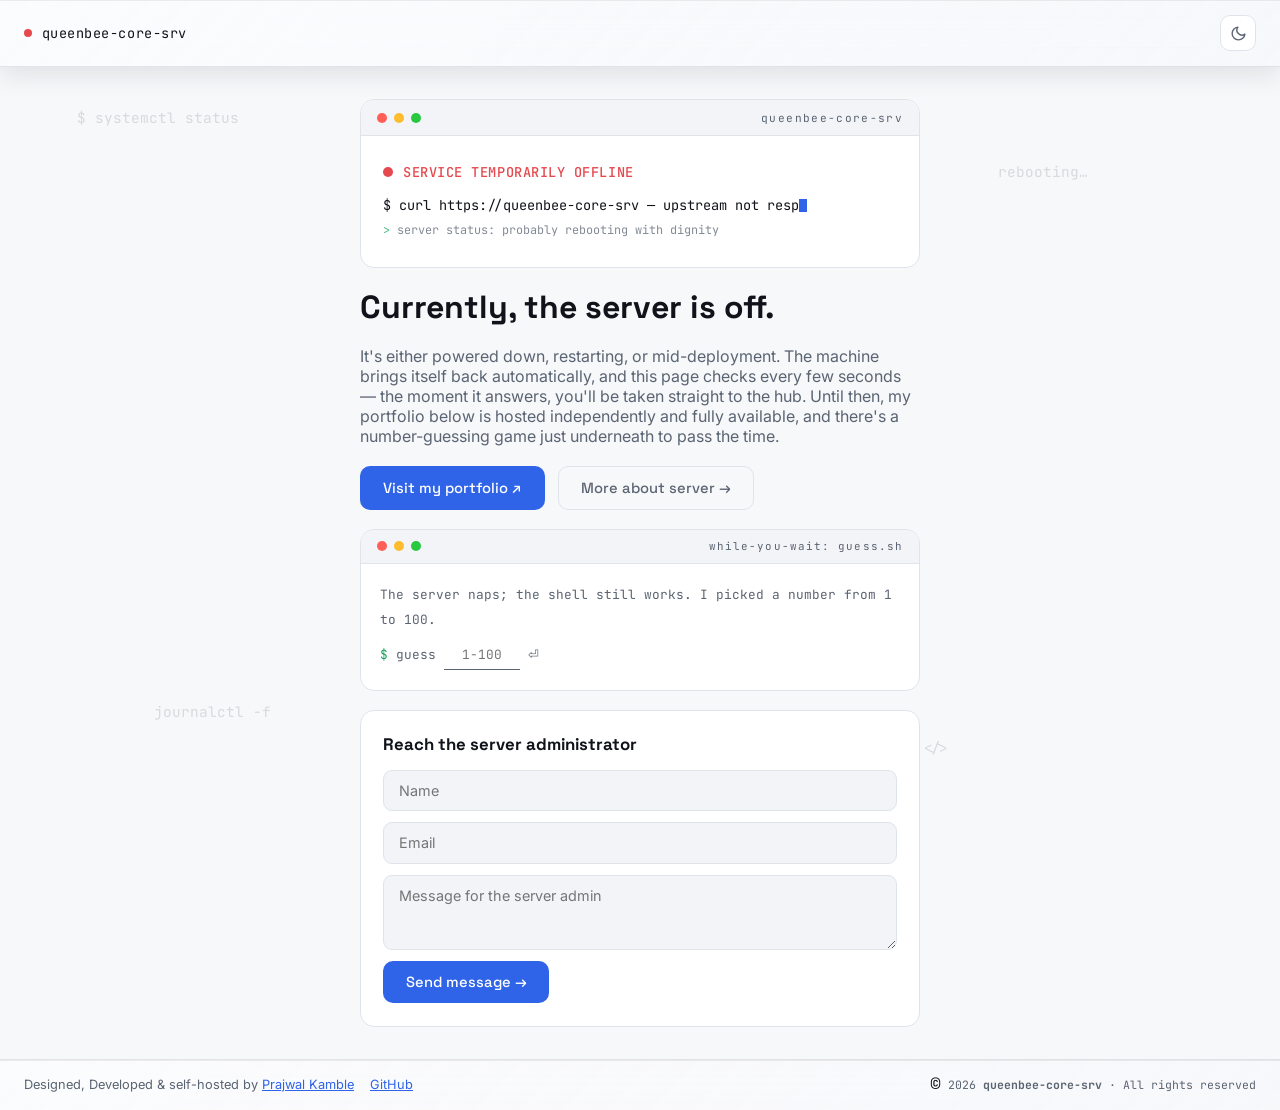
==== commit bf08fe10: "Offline-first server hub: Pages fallback, front-node proxy, responsive fixes" ====
--- a/docs/index.html
+++ b/docs/index.html
@@ -28,7 +28,11 @@
     body {
       font-family: "Inter", sans-serif;
       background: var(--bg); color: var(--text);
+      /* dvh, not vh: mobile Safari/Chrome count the collapsing toolbar as part
+         of 100vh, so a "full height" page scrolls by ~60-100px on first paint.
+         vh first as the fallback for older browsers. */
       min-height: 100vh;
+      min-height: 100dvh;
       display: flex; flex-direction: column;
       overflow-x: hidden;
       transition: background .35s var(--ease), color .35s var(--ease);
@@ -369,7 +373,7 @@
       /* tighter chrome so content gets the width */
       .top { padding: 0.8rem 1rem; }
       .stage { padding: 1.4rem 1rem; }
-      .bottom { padding: 1rem; flex-direction: column; align-items: flex-start; gap: 0.45rem; }
+      .bottom { padding: 1rem calc(1rem + env(safe-area-inset-right)) calc(1rem + env(safe-area-inset-bottom)) calc(1rem + env(safe-area-inset-left)); flex-direction: column; align-items: flex-start; gap: 0.45rem; }
       .bottom .yr { margin-left: 0; }
 
       /* status terminal: smaller mono so lines wrap less */
@@ -398,6 +402,14 @@
 
       /* background glyphs: keep only a couple so the page stays clean */
       .glyphs span:nth-child(n+3) { display: none; }
+    }
+
+    /* ── Tablets (561-1024px) ──
+       .wrap is already width: min(560px, 100%) and .stage centres it, so the
+       column itself needs nothing here. Only the surrounding padding is worth
+       opening up so the card isn't hard against the edges in portrait. */
+    @media (min-width: 561px) and (max-width: 1024px) {
+      .stage { padding: 2rem 2.5rem; }
     }
 
     /* ── iOS zoom guard ──
@@ -637,7 +649,15 @@
       var reduce = window.matchMedia("(prefers-reduced-motion: reduce)").matches;
 
       /* ---- CONFIG — the only lines you may ever need to edit ---- */
-      var SERVER_URL     = "https://queenbee-core-srv.emperor-adelie.ts.net/server/"; // reachability probe target (static path)
+      /* Reachability probe target.
+         MUST be /healthz, never /server/. The front node is always up, so
+         /server/ always answers something — probing it would report "up"
+         even while the laptop is off, this page would forward to the hub,
+         the front node would bounce it straight back here, and the two
+         would ping-pong forever. /healthz returns 200 ONLY while the
+         laptop itself answers, and sends CORS headers so we can read the
+         status code instead of guessing from an opaque response. */
+      var SERVER_URL     = "https://queenbee-core-srv.emperor-adelie.ts.net/healthz";
       /* Where to send the viewer once the server is back (standalone mode):
          · opened from LOCAL DISK  -> the hub sits one folder up (../index.html)
          · opened on GITHUB PAGES  -> there is no hub next to us; go to the
@@ -647,18 +667,8 @@
       /* About page destinations:
          · standalone: docs/index.html is our SIBLING in this folder        */
       var ABOUT_LOCAL    = "about-server.html";  // the About page is our sibling in docs/
-      var ABOUT_FALLBACK = "https://prajwalkamble.github.io/queenbee-core-server/about-server.html"; // error-page mode: absolute Pages URL (always up)
+      var ABOUT_FALLBACK = "https://prajwalkamble.github.io/nightfury-server/about-server.html"; // error-page mode: absolute Pages URL (always up)
       var ADMIN_EMAIL    = "prajwalkamble342000@gmail.com";              // ← REPLACE with your real address before deploying
-<<<<<<< HEAD
-      /* Optional form backend (e.g. a Formspree/Web3Forms-style endpoint).
-         Leave EMPTY -> the form falls back to mailto: (opens the visitor's
-         email app; they attach files THERE, since mailto can't carry them).
-         Set a URL -> the form POSTs name/email/message + the attached file
-         to that service, which emails it to you — works while the server
-         is down because the service is independent infrastructure. */
-      var CONTACT_ENDPOINT = "";
-=======
->>>>>>> e22d379 (Offline-first status page, themed UI, and sanitized deploy scripts)
       var POLL_MS        = 8000;                                  // how often to re-check the server
 
       /* ---- Mode detection: this page is served as an Nginx error_page
@@ -700,8 +710,11 @@
           var ctrl = new AbortController();
           var timer = setTimeout(function () { ctrl.abort(); resolve(false); }, timeoutMs || 5000);
           if (standalone) {
-            fetch(SERVER_URL + "?ping=" + Date.now(), { mode: "no-cors", cache: "no-store", signal: ctrl.signal })
-              .then(function () { clearTimeout(timer); resolve(true); })
+            /* Real CORS read — /healthz answers 200 only while the laptop
+               is up, 503 while the front node is covering for it. An
+               opaque no-cors probe cannot tell those apart. */
+            fetch(SERVER_URL + "?ping=" + Date.now(), { cache: "no-store", signal: ctrl.signal })
+              .then(function (res) { clearTimeout(timer); resolve(res.ok); })
               .catch(function () { clearTimeout(timer); resolve(false); });
           } else {
             fetch(location.pathname + "?ping=" + Date.now(), { cache: "no-store", signal: ctrl.signal })
@@ -717,6 +730,27 @@
          green status, typed boot lines, progress bar — then navigate.
          This makes the offline -> online moment feel intentional
          rather than an abrupt page swap. ---- */
+      /* ---- Bounce guard ----
+         Belt and braces against a redirect loop. If /healthz is ever
+         misconfigured and starts answering 200 while the laptop is down,
+         this page would forward to the hub, get bounced back, forward
+         again... Three round trips inside 15s and we stop forwarding and
+         let the viewer read the offline page in peace. */
+      var BOUNCE_KEY = "qb-bounce";
+      function bounceState() {
+        try { return JSON.parse(sessionStorage.getItem(BOUNCE_KEY)) || { n: 0, t: 0 }; }
+        catch (e) { return { n: 0, t: 0 }; }
+      }
+      function noteBounce() {
+        var b = bounceState(), now = Date.now();
+        b = (now - b.t < 15000) ? { n: b.n + 1, t: now } : { n: 1, t: now };
+        try { sessionStorage.setItem(BOUNCE_KEY, JSON.stringify(b)); } catch (e) {}
+      }
+      function loopSuspected() {
+        var b = bounceState();
+        return b.n >= 3 && (Date.now() - b.t) < 15000;
+      }
+
       var recovering = false; // guards against the poll firing twice mid-transition
       function bootTransition(target, isReload) {
         if (recovering) return;
@@ -758,8 +792,10 @@
 
       /* ---- goHome(): what to do once the server answers ---- */
       function goHome() {
+        if (loopSuspected()) return;                               // bounce guard tripped — stay put
         if (!standalone) { bootTransition(null, true); return; }   // error-page mode: transition, then reload the recovered route
         var local = location.protocol === "file:";
+        noteBounce();
         bootTransition(local ? HUB_LOCAL : HUB_REMOTE, false);     // clean URL, no hash
       }
 
@@ -778,6 +814,12 @@
         overlay.classList.add("on", "checking");
         statusEl.textContent = "CHECKING SERVER STATUS";
         termEl.textContent = "> probing queenbee-core-srv …";
+
+        if (loopSuspected()) {
+          overlay.classList.remove("on", "checking");
+          termEl.textContent = "";
+          return;                                                  // don't even probe; we just came back from a bounce
+        }
 
         probe(2500).then(function (up) {
           if (up) { goHome(); return; }
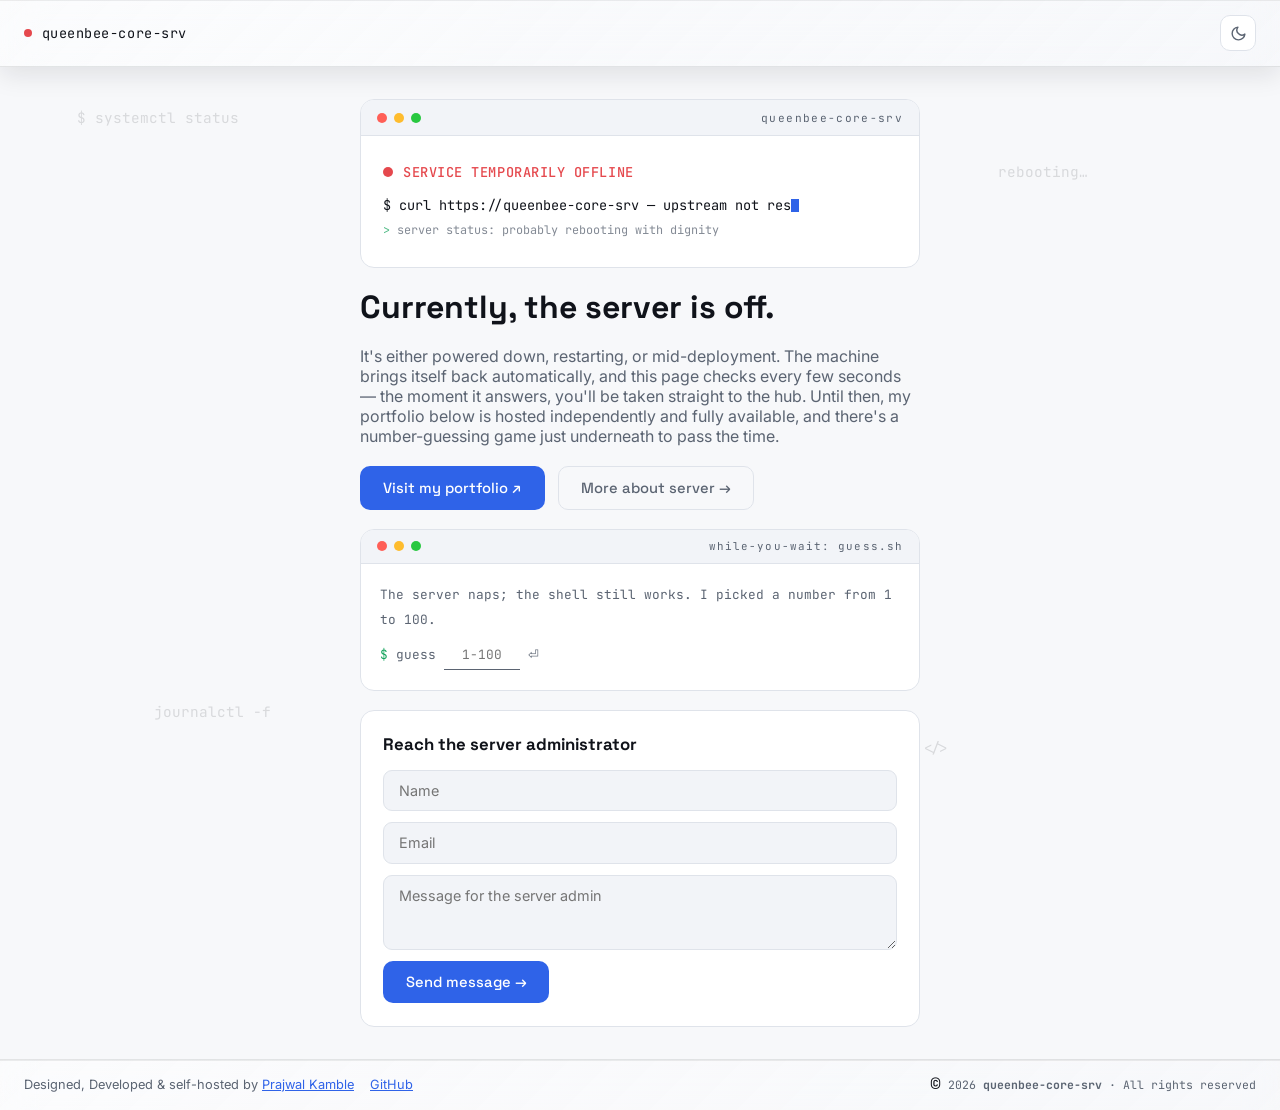
==== commit d7cef3c7: "Fix offline fallback and speed up outage detection" ====
--- a/docs/index.html
+++ b/docs/index.html
@@ -649,15 +649,12 @@
       var reduce = window.matchMedia("(prefers-reduced-motion: reduce)").matches;
 
       /* ---- CONFIG — the only lines you may ever need to edit ---- */
-      /* Reachability probe target.
-         MUST be /healthz, never /server/. The front node is always up, so
-         /server/ always answers something — probing it would report "up"
-         even while the laptop is off, this page would forward to the hub,
-         the front node would bounce it straight back here, and the two
-         would ping-pong forever. /healthz returns 200 ONLY while the
-         laptop itself answers, and sends CORS headers so we can read the
-         status code instead of guessing from an opaque response. */
-      var SERVER_URL     = "https://queenbee-core-srv.emperor-adelie.ts.net/healthz";
+      /* Reachability probe target: the hub itself. It answers only while the
+         server is up, so no separate health endpoint is needed.
+         NOTE: if you ever deploy front-node/, this must change to /healthz —
+         at that point the hub URL is answered by the front node whether or not
+         the server is awake, and probing it would loop this page against it. */
+      var SERVER_URL     = "https://queenbee-core-srv.emperor-adelie.ts.net/server/";
       /* Where to send the viewer once the server is back (standalone mode):
          · opened from LOCAL DISK  -> the hub sits one folder up (../index.html)
          · opened on GITHUB PAGES  -> there is no hub next to us; go to the
@@ -667,9 +664,9 @@
       /* About page destinations:
          · standalone: docs/index.html is our SIBLING in this folder        */
       var ABOUT_LOCAL    = "about-server.html";  // the About page is our sibling in docs/
-      var ABOUT_FALLBACK = "https://prajwalkamble.github.io/nightfury-server/about-server.html"; // error-page mode: absolute Pages URL (always up)
+      var ABOUT_FALLBACK = "https://prajwalkamble.github.io/queenbee-core-server/about-server.html"; // error-page mode: absolute Pages URL (always up)
       var ADMIN_EMAIL    = "prajwalkamble342000@gmail.com";              // ← REPLACE with your real address before deploying
-      var POLL_MS        = 8000;                                  // how often to re-check the server
+      var POLL_MS        = 5000;                                  // how often to re-check the server
 
       /* ---- Mode detection: this page is served as an Nginx error_page
          ONLY when the host is the server itself (ts.net). Opened from
@@ -710,11 +707,11 @@
           var ctrl = new AbortController();
           var timer = setTimeout(function () { ctrl.abort(); resolve(false); }, timeoutMs || 5000);
           if (standalone) {
-            /* Real CORS read — /healthz answers 200 only while the laptop
-               is up, 503 while the front node is covering for it. An
-               opaque no-cors probe cannot tell those apart. */
-            fetch(SERVER_URL + "?ping=" + Date.now(), { cache: "no-store", signal: ctrl.signal })
-              .then(function (res) { clearTimeout(timer); resolve(res.ok); })
+            /* Opaque no-cors probe: we cannot read a cross-origin status code
+               without CORS headers, and we do not need to. A resolved fetch
+               means the server answered; a rejection means it did not. */
+            fetch(SERVER_URL + "?ping=" + Date.now(), { mode: "no-cors", cache: "no-store", signal: ctrl.signal })
+              .then(function () { clearTimeout(timer); resolve(true); })
               .catch(function () { clearTimeout(timer); resolve(false); });
           } else {
             fetch(location.pathname + "?ping=" + Date.now(), { cache: "no-store", signal: ctrl.signal })
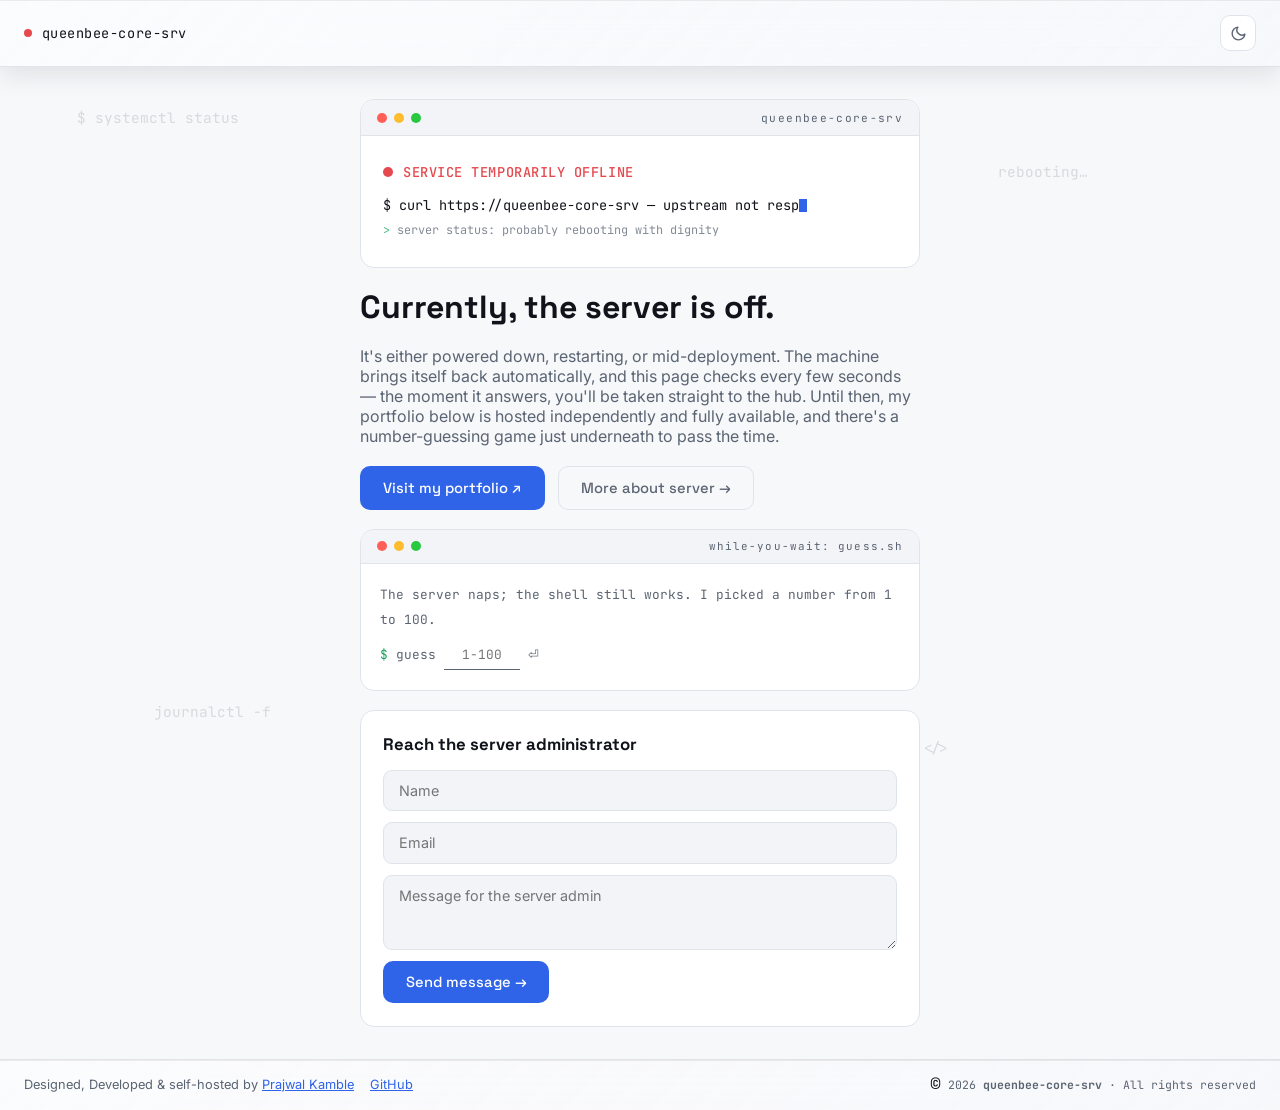
==== commit 0b84d237: "Update form from offline page" ====
--- a/docs/index.html
+++ b/docs/index.html
@@ -919,9 +919,8 @@
           headers: { "Content-Type": "application/json", "Accept": "application/json" },
           body: JSON.stringify({
             access_key: CONTACT_KEY,
-            subject: "New message from " + name + " · queenbee-core-srv",
+            subject: "New message from " + name + " @[queenbee-core-srv]",
             from_name: name,                       // display name only — the address is in replyto and the body
-            replyto: email,
             name: name, email: email, message: msg,
             botcheck: document.getElementById("botcheck").checked
           })
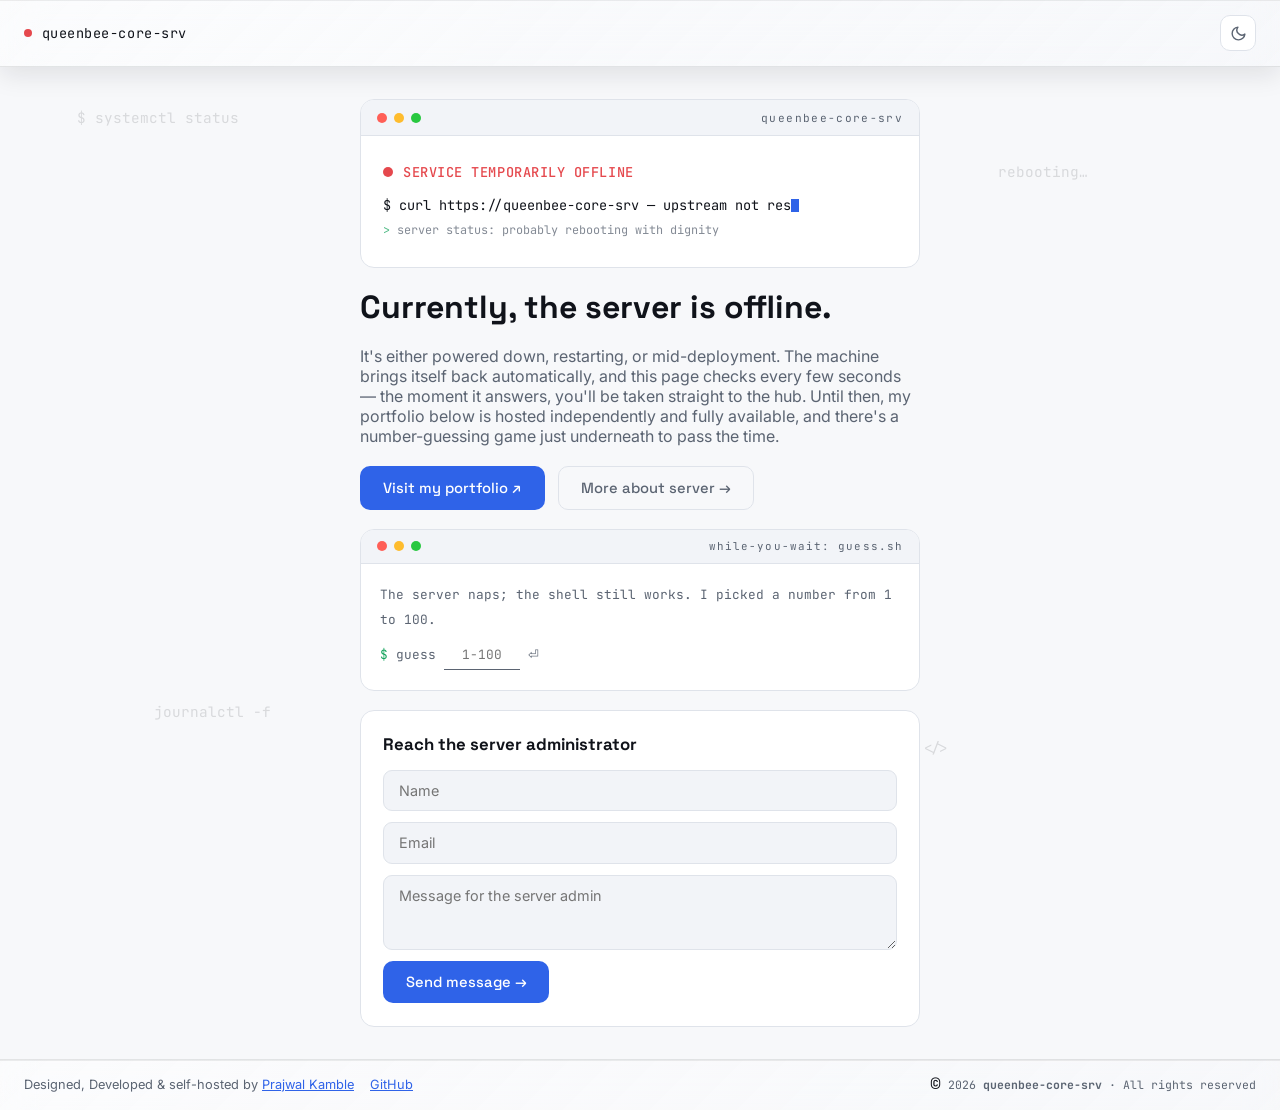
==== commit 09b93d76: "Update server status message from 'off' to 'offline'" ====
--- a/docs/index.html
+++ b/docs/index.html
@@ -539,7 +539,7 @@
       </div>
     </div>
 
-    <h1>Currently, the server is off.</h1>
+    <h1>Currently, the server is offline.</h1>
     <p class="lede">
       It's either powered down, restarting, or mid-deployment. The machine brings
       itself back automatically, and this page checks every few seconds — the moment
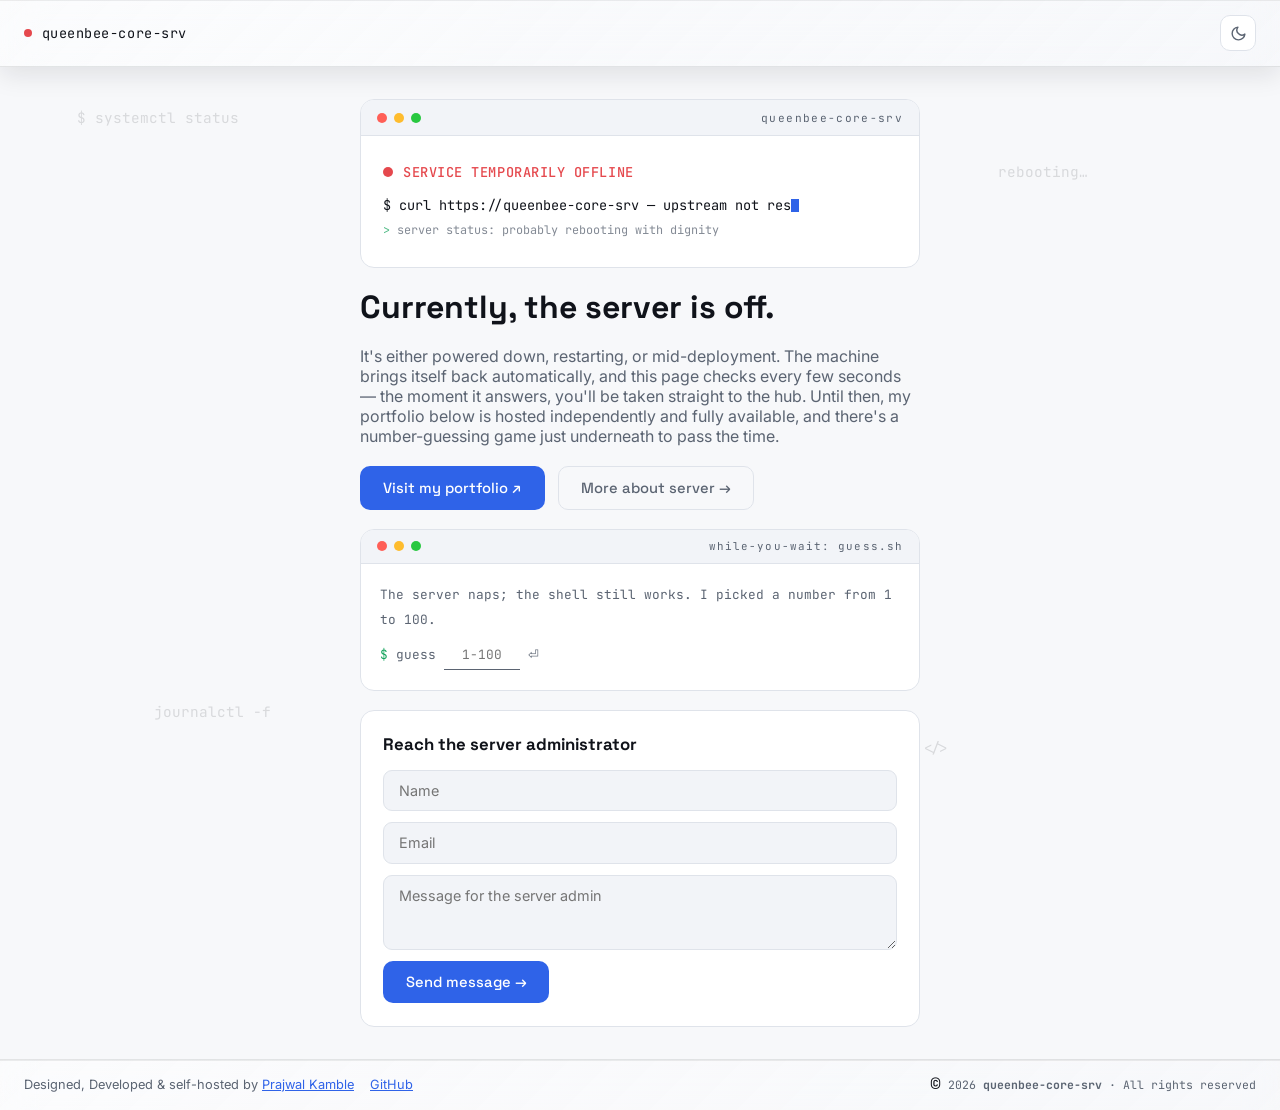
==== commit c4449dac: "Probe with CORS so Tailscale's 502 reads as down" ====
--- a/docs/index.html
+++ b/docs/index.html
@@ -539,7 +539,7 @@
       </div>
     </div>
 
-    <h1>Currently, the server is offline.</h1>
+    <h1>Currently, the server is off.</h1>
     <p class="lede">
       It's either powered down, restarting, or mid-deployment. The machine brings
       itself back automatically, and this page checks every few seconds — the moment
@@ -710,8 +710,17 @@
             /* Opaque no-cors probe: we cannot read a cross-origin status code
                without CORS headers, and we do not need to. A resolved fetch
                means the server answered; a rejection means it did not. */
-            fetch(SERVER_URL + "?ping=" + Date.now(), { mode: "no-cors", cache: "no-store", signal: ctrl.signal })
-              .then(function () { clearTimeout(timer); resolve(true); })
+            /* CORS mode, not no-cors. Tailscale stays up when nginx dies and
+               answers with its own 502 — a valid HTTP response, which an
+               opaque no-cors probe resolves as success. That reads a dead
+               server as healthy and bounces the viewer back to it.
+               A real CORS read needs Access-Control-Allow-Origin, which the
+               hub sends and Tailscale's 502 page does not. So:
+                 nginx up   -> 200 + header -> readable -> up
+                 nginx down -> 502, no header -> rejected -> down
+                 machine off-> network failure -> rejected -> down */
+            fetch(SERVER_URL + "?ping=" + Date.now(), { cache: "no-store", signal: ctrl.signal })
+              .then(function (res) { clearTimeout(timer); resolve(res.ok); })
               .catch(function () { clearTimeout(timer); resolve(false); });
           } else {
             fetch(location.pathname + "?ping=" + Date.now(), { cache: "no-store", signal: ctrl.signal })
@@ -826,14 +835,45 @@
         });
       })();
 
-      /* ---- Background polling: keep checking while the visitor waits ---- */
-      setInterval(function () {
-        if (recovering) return;
+      /* ---- Background polling with backoff ----
+         A fixed 5s interval is right for someone who just arrived and is
+         watching, and wasteful for a tab left open for an hour: 720 requests
+         against a machine that is not answering, on someone else's battery
+         and data.
+         So the interval widens as failures accumulate — 5s, 10s, 20s, capped
+         at 30s — and snaps back to 5s the moment the visitor returns to the
+         tab or the OS reports the network is back. Attention is the signal:
+         someone looking at the page gets fast recovery, someone who wandered
+         off costs almost nothing. */
+      var POLL_MAX  = 30000;
+      var pollEvery = POLL_MS;
+      var pollTimer = null;
+
+      function schedulePoll(delay) {
+        clearTimeout(pollTimer);
+        pollTimer = setTimeout(runPoll, delay);
+      }
+
+      function runPoll() {
+        if (recovering) { schedulePoll(pollEvery); return; }
         probe().then(function (up) {
-          if (recovering || !up) return;
-          goHome();
+          if (recovering) return;
+          if (up) { goHome(); return; }
+          pollEvery = Math.min(pollEvery * 2, POLL_MAX);         // still down: ease off
+          schedulePoll(pollEvery);
         });
-      }, POLL_MS);
+      }
+
+      function pollNow() {                                       // visitor is back — check immediately
+        pollEvery = POLL_MS;
+        schedulePoll(0);
+      }
+
+      schedulePoll(pollEvery);
+      document.addEventListener("visibilitychange", function () {
+        if (document.visibilityState === "visible") pollNow();
+      });
+      window.addEventListener("online", pollNow);
 
       /* ---- Speculative status: rotating playful lines while down ---- */
       var specEl = document.getElementById("specLine");
@@ -919,8 +959,9 @@
           headers: { "Content-Type": "application/json", "Accept": "application/json" },
           body: JSON.stringify({
             access_key: CONTACT_KEY,
-            subject: "New message from " + name + " @[queenbee-core-srv]",
+            subject: "New message from " + name + " [queenbee-core-srv]",
             from_name: name,                       // display name only — the address is in replyto and the body
+            replyto: email,
             name: name, email: email, message: msg,
             botcheck: document.getElementById("botcheck").checked
           })
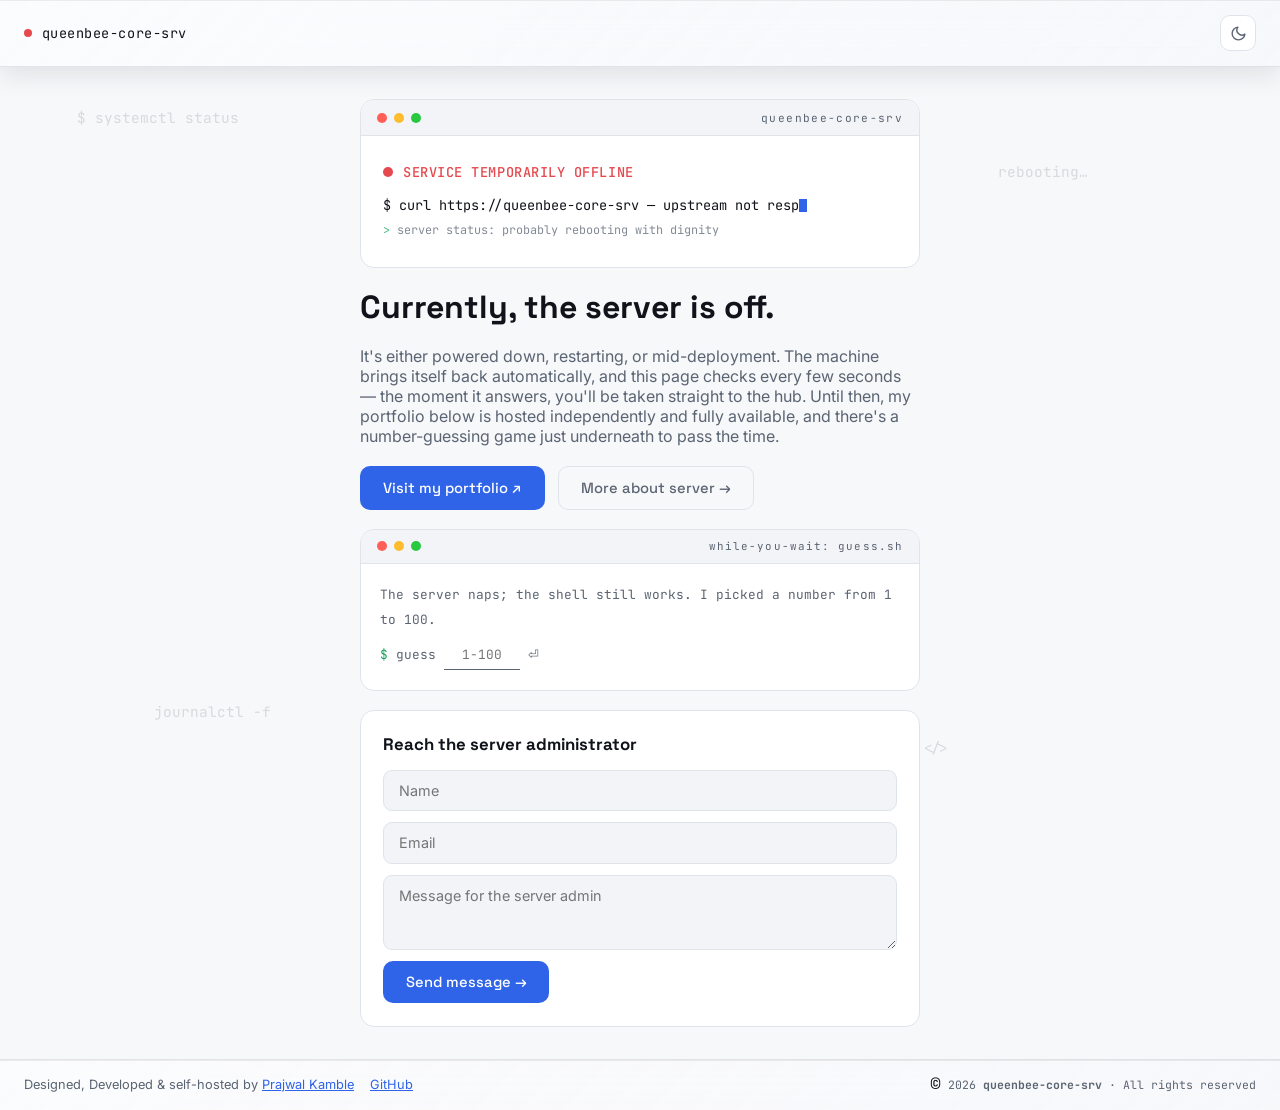
==== commit b23751d9: "Add favicon to the server" ====
--- a/docs/index.html
+++ b/docs/index.html
@@ -7,6 +7,7 @@
   <link rel="preconnect" href="https://fonts.googleapis.com" />
   <link rel="preconnect" href="https://fonts.gstatic.com" crossorigin />
   <link href="https://fonts.googleapis.com/css2?family=Space+Grotesk:wght@500;700&family=Inter:wght@400;500&family=JetBrains+Mono:wght@400;500&display=swap" rel="stylesheet" />
+  <link rel="icon" type="image/svg+xml" href="[data-uri]" />
   <style>
     :root { --ease: cubic-bezier(0.22, 1, 0.36, 1); }
 
